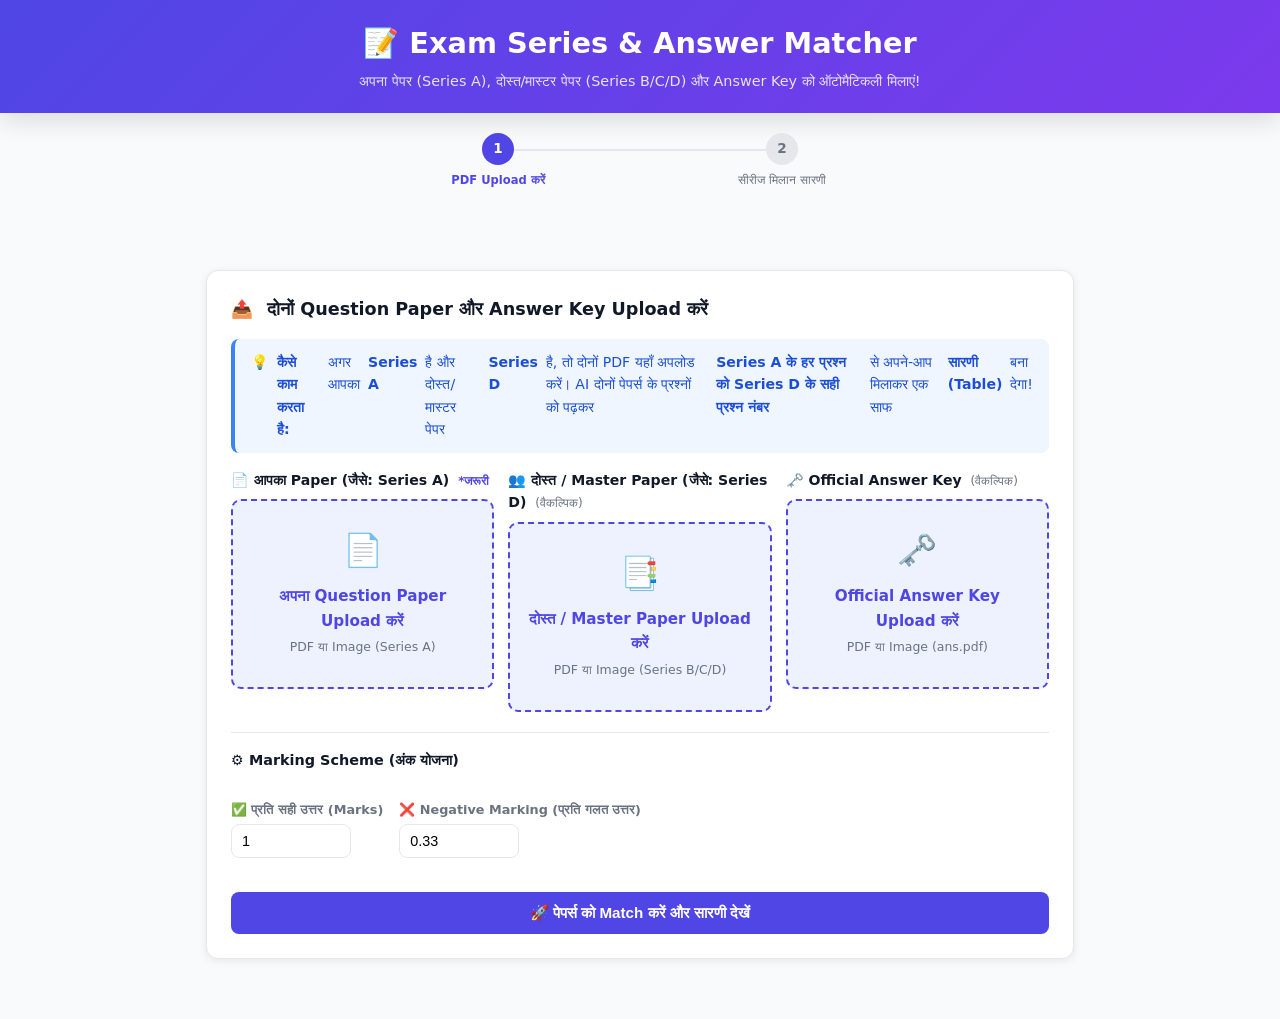
==== index.html @ 30120c55 "Add files via upload" ====
<!DOCTYPE html>
<html lang="hi">
<head>
  <meta charset="UTF-8" />
  <meta name="viewport" content="width=device-width, initial-scale=1.0" />
  <title>Exam Series & Answer Matcher | परीक्षा उत्तर व सीरीज मिलान</title>
  <link rel="stylesheet" href="style.css?v=2" />
  <link rel="icon" href="data:image/svg+xml,<svg xmlns='http://www.w3.org/2000/svg' viewBox='0 0 100 100'><text y='.9em' font-size='90'>📝</text></svg>">
</head>
<body>

<!-- ═══ Header ═══ -->
<header class="header">
  <h1>📝 Exam Series & Answer Matcher</h1>
  <p>अपना पेपर (Series A), दोस्त/मास्टर पेपर (Series B/C/D) और Answer Key को ऑटोमैटिकली मिलाएं!</p>
</header>

<!-- ═══ Step Indicator ═══ -->
<div class="steps-bar">
  <div class="step-item active" id="step-indicator-1">
    <div class="step-bubble">1</div>
    <div class="step-label">PDF Upload करें</div>
  </div>
  <div class="step-item" id="step-indicator-2">
    <div class="step-bubble">2</div>
    <div class="step-label">सीरीज मिलान सारणी</div>
  </div>
</div>

<!-- ═══ Global Loader ═══ -->
<div class="container">
  <div class="loader" id="global-loader">
    <div class="spinner"></div>
    <p>AI दोनों प्रश्न पत्रों को पढ़कर उनके प्रश्नों को पहचान रहा है…<br>
       <small>(कृपया कुछ सेकंड प्रतीक्षा करें...)</small></p>
  </div>
</div>

<!-- ══════════════════════════════════════════════════
     STEP 1 — Upload
     ══════════════════════════════════════════════════ -->
<div class="container" id="step-upload">

  <div class="card">
    <h2><span>📤</span> दोनों Question Paper और Answer Key Upload करें</h2>

    <div class="alert alert-info">
      💡 <strong>कैसे काम करता है:</strong>
      अगर आपका <strong>Series A</strong> है और दोस्त/मास्टर पेपर <strong>Series D</strong> है, तो दोनों PDF यहाँ अपलोड करें। AI दोनों पेपर्स के प्रश्नों को पढ़कर <strong>Series A के हर प्रश्न को Series D के सही प्रश्न नंबर</strong> से अपने-आप मिलाकर एक साफ <strong>सारणी (Table)</strong> बना देगा!
    </div>

    <div class="upload-grid-3">
      <!-- Paper A -->
      <div>
        <label class="box-title">
          📄 आपका Paper (जैसे: Series A) <span class="req">*जरूरी</span>
        </label>
        <div class="upload-zone" id="paper-a-zone">
          <input type="file" id="paper-a-input" accept=".pdf,.jpg,.jpeg,.png" />
          <div class="upload-icon">📄</div>
          <div class="upload-label">अपना Question Paper Upload करें</div>
          <div class="upload-hint">PDF या Image (Series A)</div>
          <div class="file-name"></div>
        </div>
      </div>

      <!-- Paper B (Friend / Master) -->
      <div>
        <label class="box-title">
          👥 दोस्त / Master Paper (जैसे: Series D) <span class="opt">(वैकल्पिक)</span>
        </label>
        <div class="upload-zone" id="paper-b-zone">
          <input type="file" id="paper-b-input" accept=".pdf,.jpg,.jpeg,.png" />
          <div class="upload-icon">📑</div>
          <div class="upload-label">दोस्त / Master Paper Upload करें</div>
          <div class="upload-hint">PDF या Image (Series B/C/D)</div>
          <div class="file-name"></div>
        </div>
      </div>

      <!-- Answer Key -->
      <div>
        <label class="box-title">
          🗝️ Official Answer Key <span class="opt">(वैकल्पिक)</span>
        </label>
        <div class="upload-zone" id="key-zone">
          <input type="file" id="key-input" accept=".pdf,.jpg,.jpeg,.png" />
          <div class="upload-icon">🗝️</div>
          <div class="upload-label">Official Answer Key Upload करें</div>
          <div class="upload-hint">PDF या Image (ans.pdf)</div>
          <div class="file-name"></div>
        </div>
      </div>
    </div>

    <!-- Marking Scheme -->
    <div style="margin-top:20px;padding-top:16px;border-top:1px solid var(--border)">
      <p style="font-weight:600;font-size:.9rem;margin-bottom:12px;">⚙️ Marking Scheme (अंक योजना)</p>
      <div class="settings-row">
        <div class="setting-group">
          <label for="marks-per-q">✅ प्रति सही उत्तर (Marks)</label>
          <input type="number" id="marks-per-q" value="1" min="0.25" step="0.25" />
        </div>
        <div class="setting-group">
          <label for="neg-marking">❌ Negative Marking (प्रति गलत उत्तर)</label>
          <input type="number" id="neg-marking" value="0.33" min="0" step="0.01" />
        </div>
      </div>
    </div>

    <div id="upload-error" style="margin-top:14px"></div>

    <button class="btn btn-primary btn-full mt-16" id="match-btn">
      🚀 पेपर्स को Match करें और सारणी देखें
    </button>
  </div>

</div><!-- /step-upload -->

<!-- ══════════════════════════════════════════════════
     STEP 2 — Results Table (सारणी)
     ══════════════════════════════════════════════════ -->
<div class="container" id="step-results" style="display:none;">

  <div class="card">
    <div class="results-toolbar">
      <div>
        <h2 style="margin-bottom:4px"><span>📊</span> Question Paper & Series Match सारणी</h2>
        <p style="font-size:.85rem;color:var(--text-muted)" id="summary-badge">कुल प्रश्न: 0</p>
      </div>
      <div style="display:flex;gap:8px">
        <button class="btn btn-outline" id="print-btn" style="padding:8px 14px;font-size:.85rem">
          🖨️ Print सारणी
        </button>
        <button class="btn btn-primary" id="restart-btn" style="padding:8px 14px;font-size:.85rem">
          🔄 नया Paper
        </button>
      </div>
    </div>

    <div class="alert alert-success" id="matched-status-alert">
      ✅ AI ने दोनों सीरीज के प्रश्नों को पहचानकर मिला दिया है। नीचे दी गई सारणी में आपके पेपर (Series A) और दोस्त के पेपर (Series D) के प्रश्न नंबर का मिलान देखें।
    </div>

    <div class="table-wrapper">
      <table id="main-results-table">
        <thead>
          <tr>
            <th style="width:100px;">आपका प्रश्न<br>(Series A)</th>
            <th>प्रश्न (Question Text - Hindi &amp; English)</th>
            <th style="width:130px;">दोस्त का प्रश्न<br>(Series D / Master)</th>
            <th style="width:100px;">सही उत्तर<br>(Answer Key)</th>
          </tr>
        </thead>
        <tbody id="results-table-body">
          <!-- Populated by JS -->
        </tbody>
      </table>
    </div>
  </div>

</div><!-- /step-results -->

<script src="app.js?v=2"></script>
</body>
</html>
---- style.css ----
/* ───── Reset & Base ───── */
*, *::before, *::after { box-sizing: border-box; margin: 0; padding: 0; }

:root {
  --primary: #4F46E5;
  --primary-hover: #4338CA;
  --primary-light: #EEF2FF;
  --success: #10B981;
  --success-bg: #D1FAE5;
  --error: #EF4444;
  --error-bg: #FEE2E2;
  --warning: #F59E0B;
  --warning-bg: #FEF3C7;
  --neutral: #6B7280;
  --neutral-bg: #F3F4F6;
  --bg: #F8FAFC;
  --card: #FFFFFF;
  --border: #E5E7EB;
  --text: #111827;
  --text-muted: #6B7280;
  --radius: 12px;
  --shadow: 0 2px 8px rgba(0,0,0,.08);
  --shadow-lg: 0 8px 24px rgba(0,0,0,.12);
}

body {
  font-family: 'Segoe UI', system-ui, -apple-system, sans-serif;
  background: var(--bg);
  color: var(--text);
  line-height: 1.6;
  min-height: 100vh;
}

/* ───── Header ───── */
.header {
  background: linear-gradient(135deg, #4F46E5 0%, #7C3AED 100%);
  color: white;
  padding: 20px 16px;
  text-align: center;
  box-shadow: var(--shadow-lg);
}
.header h1 { font-size: clamp(1.3rem, 4vw, 1.8rem); font-weight: 700; margin-bottom: 4px; }
.header p  { font-size: 0.9rem; opacity: 0.85; }

/* ───── Step Indicator ───── */
.steps-bar {
  display: flex;
  justify-content: center;
  align-items: center;
  gap: 0;
  padding: 20px 16px 0;
  max-width: 600px;
  margin: 0 auto;
}
.step-item {
  display: flex;
  flex-direction: column;
  align-items: center;
  flex: 1;
  position: relative;
}
.step-item:not(:last-child)::after {
  content: '';
  position: absolute;
  top: 16px;
  left: 50%;
  width: 100%;
  height: 2px;
  background: var(--border);
  z-index: 0;
}
.step-item.done:not(:last-child)::after { background: var(--primary); }
.step-bubble {
  width: 32px; height: 32px;
  border-radius: 50%;
  background: var(--border);
  color: var(--text-muted);
  display: flex; align-items: center; justify-content: center;
  font-weight: 700; font-size: 0.85rem;
  position: relative; z-index: 1;
  transition: all 0.3s;
}
.step-item.active .step-bubble { background: var(--primary); color: white; }
.step-item.done   .step-bubble { background: var(--success); color: white; }
.step-label { font-size: 0.72rem; color: var(--text-muted); margin-top: 6px; text-align: center; }
.step-item.active .step-label { color: var(--primary); font-weight: 600; }
.step-item.done   .step-label { color: var(--success); }

/* ───── Main Container ───── */
.container {
  max-width: 900px;
  margin: 0 auto;
  padding: 20px 16px 40px;
}

/* ───── Card ───── */
.card {
  background: var(--card);
  border-radius: var(--radius);
  box-shadow: var(--shadow);
  padding: 24px;
  margin-bottom: 20px;
  border: 1px solid var(--border);
}
.card h2 { font-size: 1.1rem; font-weight: 700; margin-bottom: 16px; color: var(--text); }
.card h2 span { margin-right: 8px; }

/* ───── Upload Zone ───── */
.upload-grid { display: grid; grid-template-columns: 1fr 1fr; gap: 16px; }
@media (max-width: 580px) { .upload-grid { grid-template-columns: 1fr; } }

.upload-grid-3 { display: grid; grid-template-columns: 1fr 1fr 1fr; gap: 14px; }
@media (max-width: 768px) { .upload-grid-3 { grid-template-columns: 1fr; } }

.box-title { display: block; font-weight: 600; margin-bottom: 8px; font-size: 0.88rem; }
.req { color: var(--primary); font-size: 0.75rem; font-weight: 700; margin-left: 4px; }
.opt { color: var(--text-muted); font-size: 0.75rem; font-weight: 400; margin-left: 4px; }

.upload-zone {
  border: 2px dashed var(--primary);
  border-radius: 10px;
  padding: 24px 16px;
  text-align: center;
  cursor: pointer;
  transition: all 0.2s;
  background: var(--primary-light);
  position: relative;
}
.upload-zone:hover, .upload-zone.drag-over {
  background: #E0E7FF;
  border-color: var(--primary-hover);
}
.upload-zone.has-file {
  background: #D1FAE5;
  border-color: var(--success);
  border-style: solid;
}
.upload-zone input[type=file] {
  position: absolute; inset: 0; opacity: 0; cursor: pointer; width: 100%; height: 100%;
}
.upload-icon { font-size: 2rem; margin-bottom: 8px; }
.upload-label { font-weight: 600; font-size: 0.95rem; color: var(--primary); }
.upload-hint  { font-size: 0.78rem; color: var(--text-muted); margin-top: 4px; }
.upload-zone.has-file .upload-label { color: var(--success); }
.file-name {
  font-size: 0.8rem; color: var(--success); margin-top: 6px;
  word-break: break-all; font-weight: 600;
}

/* ───── Settings Row ───── */
.settings-row {
  display: flex; flex-wrap: wrap; gap: 16px; align-items: flex-end;
  padding: 16px 0 4px;
}
.setting-group { display: flex; flex-direction: column; gap: 4px; }
.setting-group label { font-size: 0.8rem; font-weight: 600; color: var(--text-muted); }
.setting-group input {
  width: 120px; padding: 8px 10px; border: 1px solid var(--border);
  border-radius: 8px; font-size: 0.9rem; outline: none;
  transition: border-color 0.2s;
}
.setting-group input:focus { border-color: var(--primary); }

/* ───── Buttons ───── */
.btn {
  display: inline-flex; align-items: center; gap: 8px;
  padding: 12px 24px; border-radius: 8px; font-size: 0.95rem;
  font-weight: 600; cursor: pointer; border: none;
  transition: all 0.2s; text-decoration: none;
}
.btn-primary { background: var(--primary); color: white; }
.btn-primary:hover:not(:disabled) { background: var(--primary-hover); transform: translateY(-1px); box-shadow: var(--shadow); }
.btn-success { background: var(--success); color: white; }
.btn-success:hover:not(:disabled) { background: #059669; transform: translateY(-1px); box-shadow: var(--shadow); }
.btn-outline { background: transparent; color: var(--primary); border: 2px solid var(--primary); }
.btn-outline:hover { background: var(--primary-light); }
.btn:disabled { opacity: 0.5; cursor: not-allowed; transform: none !important; }
.btn-full { width: 100%; justify-content: center; }

/* ───── Loading ───── */
.loader {
  display: none; flex-direction: column; align-items: center;
  gap: 14px; padding: 32px; text-align: center;
}
.loader.show { display: flex; }
.spinner {
  width: 48px; height: 48px;
  border: 4px solid var(--border);
  border-top-color: var(--primary);
  border-radius: 50%;
  animation: spin 0.8s linear infinite;
}
@keyframes spin { to { transform: rotate(360deg); } }
.loader p { color: var(--text-muted); font-size: 0.9rem; }

/* ───── Alert/Notice ───── */
.alert {
  padding: 12px 16px; border-radius: 8px; font-size: 0.88rem;
  margin-bottom: 16px; display: flex; align-items: flex-start; gap: 8px;
}
.alert-info    { background: #EFF6FF; color: #1D4ED8; border-left: 4px solid #3B82F6; }
.alert-success { background: var(--success-bg); color: #065F46; border-left: 4px solid var(--success); }
.alert-warning { background: var(--warning-bg); color: #92400E; border-left: 4px solid var(--warning); }
.alert-error   { background: var(--error-bg); color: #991B1B; border-left: 4px solid var(--error); }

/* ───── Questions Form (Step 2) ───── */
#step-answers { display: none; }

.question-card {
  background: var(--card);
  border: 1px solid var(--border);
  border-radius: 10px;
  padding: 16px;
  margin-bottom: 12px;
  transition: border-color 0.2s;
}
.question-card:hover { border-color: var(--primary); }
.q-header {
  display: flex; gap: 10px; align-items: flex-start; margin-bottom: 12px;
}
.q-num {
  background: var(--primary); color: white;
  min-width: 32px; height: 32px;
  border-radius: 6px; display: flex; align-items: center;
  justify-content: center; font-weight: 700; font-size: 0.85rem;
  flex-shrink: 0;
}
.q-text { 
  font-size: 0.95rem; 
  font-weight: 500; 
  line-height: 1.6; 
  white-space: pre-line; 
  word-break: break-word;
}
.options-row {
  display: flex; flex-wrap: wrap; gap: 10px; margin-left: 42px; margin-top: 8px;
}
.opt-btn {
  padding: 8px 16px; border-radius: 8px; border: 2px solid var(--border);
  background: var(--card); cursor: pointer; font-size: 0.88rem;
  font-weight: 600; color: var(--text); transition: all 0.15s;
  display: inline-flex; align-items: center; gap: 8px;
  max-width: 100%;
}
.opt-btn:hover { border-color: var(--primary); background: var(--primary-light); color: var(--primary); }
.opt-btn.selected { background: var(--primary); color: white; border-color: var(--primary); }
.opt-label { font-weight: 800; }
.opt-text { 
  font-weight: 400; 
  font-size: 0.86rem; 
  white-space: normal; 
  word-break: break-word; 
  text-align: left;
}

.answers-toolbar {
  display: flex; justify-content: space-between; align-items: center;
  flex-wrap: wrap; gap: 12px; margin-bottom: 16px;
}
.answers-progress { font-size: 0.88rem; color: var(--text-muted); }
.answers-progress span { font-weight: 700; color: var(--primary); }

/* ───── Score Summary ───── */
#step-results { display: none; }

.score-card {
  background: linear-gradient(135deg, #4F46E5 0%, #7C3AED 100%);
  color: white; border-radius: var(--radius);
  padding: 28px; margin-bottom: 20px;
  text-align: center;
}
.score-big { font-size: clamp(2.5rem, 8vw, 4rem); font-weight: 800; line-height: 1; }
.score-max { font-size: 1rem; opacity: 0.75; margin-top: 4px; }
.score-pct { font-size: 1.3rem; font-weight: 700; margin-top: 8px; }

.score-pills {
  display: flex; gap: 12px; flex-wrap: wrap; justify-content: center; margin-top: 20px;
}
.score-pill {
  display: flex; flex-direction: column; align-items: center;
  background: rgba(255,255,255,0.15); border-radius: 10px;
  padding: 12px 20px; min-width: 90px;
}
.pill-num { font-size: 1.6rem; font-weight: 800; }
.pill-lbl { font-size: 0.75rem; opacity: 0.8; margin-top: 2px; }

/* ───── Results Table ───── */
.table-wrapper {
  overflow-x: auto;
  border-radius: 10px;
  border: 1px solid var(--border);
}
table { width: 100%; border-collapse: collapse; font-size: 0.88rem; }
thead { background: #F9FAFB; }
th {
  padding: 12px 14px; text-align: left; font-weight: 700;
  color: var(--text-muted); border-bottom: 1px solid var(--border);
  white-space: nowrap;
}
td {
  padding: 12px 14px; border-bottom: 1px solid var(--border);
  vertical-align: middle;
}
tr:last-child td { border-bottom: none; }
tr:hover td { background: #FAFAFA; }

.badge {
  display: inline-flex; align-items: center; gap: 4px;
  padding: 4px 10px; border-radius: 20px;
  font-size: 0.78rem; font-weight: 700;
}
.badge-correct    { background: var(--success-bg); color: #065F46; }
.badge-wrong      { background: var(--error-bg);   color: #991B1B; }
.badge-unattempted{ background: var(--neutral-bg);  color: var(--neutral); }
.badge-unknown    { background: var(--warning-bg);  color: #92400E; }

.answer-chip {
  display: inline-block;
  padding: 2px 10px; border-radius: 20px;
  font-weight: 700; font-size: 0.85rem;
}
.chip-correct { background: var(--success-bg); color: #065F46; }
.chip-wrong   { background: var(--error-bg);   color: #991B1B; }
.chip-neutral { background: var(--neutral-bg);  color: var(--neutral); }

.results-toolbar {
  display: flex; gap: 10px; flex-wrap: wrap;
  margin-bottom: 16px; align-items: center; justify-content: space-between;
}
.results-total { font-weight: 700; color: var(--text-muted); font-size: 0.9rem; }

/* ───── Question preview in table ───── */
.q-preview { max-width: 320px; white-space: pre-line; line-height: 1.5; word-break: break-word; }
.q-preview-full { display: none; }
.q-expand { background: none; border: none; color: var(--primary); cursor: pointer; font-size: 0.78rem; }

/* ───── Hidden utility ───── */
.hidden { display: none !important; }
.text-center { text-align: center; }
.mt-16 { margin-top: 16px; }
.gap-8  { gap: 8px; }

/* ───── Responsive tweaks ───── */
@media (max-width: 600px) {
  .card { padding: 16px; }
  .score-pill { min-width: 72px; padding: 10px 12px; }
  th, td { padding: 10px 10px; }
  .q-preview { max-width: 140px; }
  .opt-text { display: none; }
}
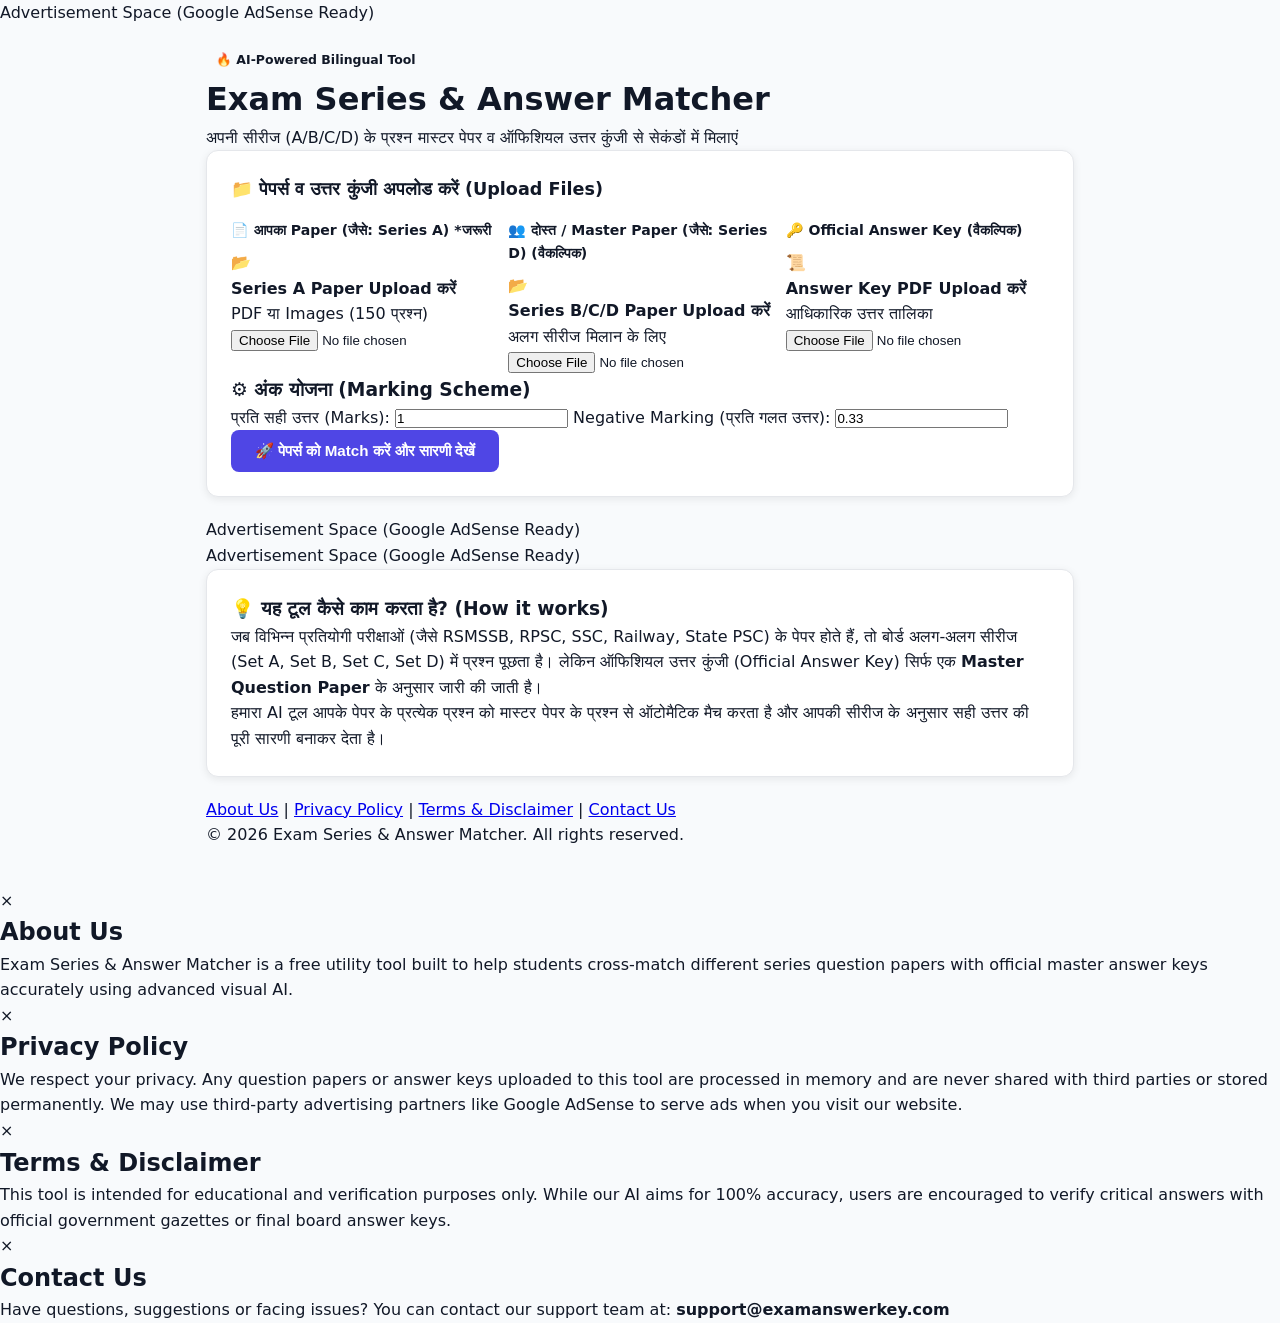
==== commit 3264aa54: "Update index.html" ====
--- a/index.html
+++ b/index.html
@@ -1,166 +1,253 @@
-<!DOCTYPE html>
-<html lang="hi">
-<head>
-  <meta charset="UTF-8" />
-  <meta name="viewport" content="width=device-width, initial-scale=1.0" />
-  <title>Exam Series & Answer Matcher | परीक्षा उत्तर व सीरीज मिलान</title>
-  <link rel="stylesheet" href="style.css?v=2" />
-  <link rel="icon" href="data:image/svg+xml,<svg xmlns='http://www.w3.org/2000/svg' viewBox='0 0 100 100'><text y='.9em' font-size='90'>📝</text></svg>">
-</head>
-<body>
-
-<!-- ═══ Header ═══ -->
-<header class="header">
-  <h1>📝 Exam Series & Answer Matcher</h1>
-  <p>अपना पेपर (Series A), दोस्त/मास्टर पेपर (Series B/C/D) और Answer Key को ऑटोमैटिकली मिलाएं!</p>
-</header>
-
-<!-- ═══ Step Indicator ═══ -->
-<div class="steps-bar">
-  <div class="step-item active" id="step-indicator-1">
-    <div class="step-bubble">1</div>
-    <div class="step-label">PDF Upload करें</div>
-  </div>
-  <div class="step-item" id="step-indicator-2">
-    <div class="step-bubble">2</div>
-    <div class="step-label">सीरीज मिलान सारणी</div>
-  </div>
-</div>
-
-<!-- ═══ Global Loader ═══ -->
-<div class="container">
-  <div class="loader" id="global-loader">
-    <div class="spinner"></div>
-    <p>AI दोनों प्रश्न पत्रों को पढ़कर उनके प्रश्नों को पहचान रहा है…<br>
-       <small>(कृपया कुछ सेकंड प्रतीक्षा करें...)</small></p>
-  </div>
-</div>
-
-<!-- ══════════════════════════════════════════════════
-     STEP 1 — Upload
-     ══════════════════════════════════════════════════ -->
-<div class="container" id="step-upload">
-
-  <div class="card">
-    <h2><span>📤</span> दोनों Question Paper और Answer Key Upload करें</h2>
-
-    <div class="alert alert-info">
-      💡 <strong>कैसे काम करता है:</strong>
-      अगर आपका <strong>Series A</strong> है और दोस्त/मास्टर पेपर <strong>Series D</strong> है, तो दोनों PDF यहाँ अपलोड करें। AI दोनों पेपर्स के प्रश्नों को पढ़कर <strong>Series A के हर प्रश्न को Series D के सही प्रश्न नंबर</strong> से अपने-आप मिलाकर एक साफ <strong>सारणी (Table)</strong> बना देगा!
-    </div>
-
-    <div class="upload-grid-3">
-      <!-- Paper A -->
-      <div>
-        <label class="box-title">
-          📄 आपका Paper (जैसे: Series A) <span class="req">*जरूरी</span>
-        </label>
-        <div class="upload-zone" id="paper-a-zone">
-          <input type="file" id="paper-a-input" accept=".pdf,.jpg,.jpeg,.png" />
-          <div class="upload-icon">📄</div>
-          <div class="upload-label">अपना Question Paper Upload करें</div>
-          <div class="upload-hint">PDF या Image (Series A)</div>
-          <div class="file-name"></div>
-        </div>
-      </div>
-
-      <!-- Paper B (Friend / Master) -->
-      <div>
-        <label class="box-title">
-          👥 दोस्त / Master Paper (जैसे: Series D) <span class="opt">(वैकल्पिक)</span>
-        </label>
-        <div class="upload-zone" id="paper-b-zone">
-          <input type="file" id="paper-b-input" accept=".pdf,.jpg,.jpeg,.png" />
-          <div class="upload-icon">📑</div>
-          <div class="upload-label">दोस्त / Master Paper Upload करें</div>
-          <div class="upload-hint">PDF या Image (Series B/C/D)</div>
-          <div class="file-name"></div>
-        </div>
-      </div>
-
-      <!-- Answer Key -->
-      <div>
-        <label class="box-title">
-          🗝️ Official Answer Key <span class="opt">(वैकल्पिक)</span>
-        </label>
-        <div class="upload-zone" id="key-zone">
-          <input type="file" id="key-input" accept=".pdf,.jpg,.jpeg,.png" />
-          <div class="upload-icon">🗝️</div>
-          <div class="upload-label">Official Answer Key Upload करें</div>
-          <div class="upload-hint">PDF या Image (ans.pdf)</div>
-          <div class="file-name"></div>
-        </div>
-      </div>
-    </div>
-
-    <!-- Marking Scheme -->
-    <div style="margin-top:20px;padding-top:16px;border-top:1px solid var(--border)">
-      <p style="font-weight:600;font-size:.9rem;margin-bottom:12px;">⚙️ Marking Scheme (अंक योजना)</p>
-      <div class="settings-row">
-        <div class="setting-group">
-          <label for="marks-per-q">✅ प्रति सही उत्तर (Marks)</label>
-          <input type="number" id="marks-per-q" value="1" min="0.25" step="0.25" />
-        </div>
-        <div class="setting-group">
-          <label for="neg-marking">❌ Negative Marking (प्रति गलत उत्तर)</label>
-          <input type="number" id="neg-marking" value="0.33" min="0" step="0.01" />
-        </div>
-      </div>
-    </div>
-
-    <div id="upload-error" style="margin-top:14px"></div>
-
-    <button class="btn btn-primary btn-full mt-16" id="match-btn">
-      🚀 पेपर्स को Match करें और सारणी देखें
-    </button>
-  </div>
-
-</div><!-- /step-upload -->
-
-<!-- ══════════════════════════════════════════════════
-     STEP 2 — Results Table (सारणी)
-     ══════════════════════════════════════════════════ -->
-<div class="container" id="step-results" style="display:none;">
-
-  <div class="card">
-    <div class="results-toolbar">
-      <div>
-        <h2 style="margin-bottom:4px"><span>📊</span> Question Paper & Series Match सारणी</h2>
-        <p style="font-size:.85rem;color:var(--text-muted)" id="summary-badge">कुल प्रश्न: 0</p>
-      </div>
-      <div style="display:flex;gap:8px">
-        <button class="btn btn-outline" id="print-btn" style="padding:8px 14px;font-size:.85rem">
-          🖨️ Print सारणी
-        </button>
-        <button class="btn btn-primary" id="restart-btn" style="padding:8px 14px;font-size:.85rem">
-          🔄 नया Paper
-        </button>
-      </div>
-    </div>
-
-    <div class="alert alert-success" id="matched-status-alert">
-      ✅ AI ने दोनों सीरीज के प्रश्नों को पहचानकर मिला दिया है। नीचे दी गई सारणी में आपके पेपर (Series A) और दोस्त के पेपर (Series D) के प्रश्न नंबर का मिलान देखें।
-    </div>
-
-    <div class="table-wrapper">
-      <table id="main-results-table">
-        <thead>
-          <tr>
-            <th style="width:100px;">आपका प्रश्न<br>(Series A)</th>
-            <th>प्रश्न (Question Text - Hindi &amp; English)</th>
-            <th style="width:130px;">दोस्त का प्रश्न<br>(Series D / Master)</th>
-            <th style="width:100px;">सही उत्तर<br>(Answer Key)</th>
-          </tr>
-        </thead>
-        <tbody id="results-table-body">
-          <!-- Populated by JS -->
-        </tbody>
-      </table>
-    </div>
-  </div>
-
-</div><!-- /step-results -->
-
-<script src="app.js?v=2"></script>
-</body>
+<!DOCTYPE html>
+<html lang="hi">
+<head>
+  <meta charset="UTF-8" />
+  <meta name="viewport" content="width=device-width, initial-scale=1.0" />
+  
+  <!-- SEO & Google Search Meta Tags -->
+  <title>Exam Series & Answer Key Matcher | परीक्षा सीरीज व उत्तर मिलान</title>
+  <meta name="description" content="Free Online Exam Answer Key & Paper Series Matcher. Match Series A, B, C, D question papers automatically with official answer keys. Supports bilingual Hindi & English exams." />
+  <meta name="keywords" content="Exam Answer Key Matcher, Paper Series Matcher, Series A to Series D match, RSMSSB Answer Key, SSC Answer Key, Rajasthan Exam Paper Matcher, MCQ Answer Key Matcher, Pariksha Answer Key" />
+  <meta name="author" content="Exam Series Matcher" />
+  <meta name="robots" content="index, follow" />
+  
+  <!-- Open Graph for Social Media Sharing (WhatsApp, Facebook) -->
+  <meta property="og:title" content="Exam Series & Answer Key Matcher" />
+  <meta property="og:description" content="Match different series (A, B, C, D) exam question papers and check marks automatically with AI." />
+  <meta property="og:type" content="website" />
+
+  <link rel="stylesheet" href="style.css?v=3" />
+  <link rel="preconnect" href="https://fonts.googleapis.com">
+  <link rel="preconnect" href="https://fonts.gstatic.com" crossorigin>
+  <link href="https://fonts.googleapis.com/css2?family=Inter:wght@400;500;600;700&family=Noto+Sans+Devanagari:wght@400;600;700&display=swap" rel="stylesheet">
+</head>
+<body>
+
+  <!-- Top Ad Banner Placeholder -->
+  <div class="ad-container top-ad">
+    <div class="ad-placeholder">
+      <span>Advertisement Space (Google AdSense Ready)</span>
+    </div>
+  </div>
+
+  <div class="container">
+    <!-- Header -->
+    <header class="app-header">
+      <div class="badge">🔥 AI-Powered Bilingual Tool</div>
+      <h1>Exam Series & Answer Matcher</h1>
+      <p class="subtitle">अपनी सीरीज (A/B/C/D) के प्रश्न मास्टर पेपर व ऑफिशियल उत्तर कुंजी से सेकंडों में मिलाएं</p>
+    </header>
+
+    <!-- Upload Section -->
+    <section class="card upload-section">
+      <h2>📁 पेपर्स व उत्तर कुंजी अपलोड करें (Upload Files)</h2>
+      
+      <div class="upload-grid-3">
+        <!-- Box 1: Series A / User's Paper -->
+        <div class="upload-box-wrapper">
+          <div class="box-title">
+            <span class="box-icon">📄</span> 
+            <strong>आपका Paper (जैसे: Series A)</strong>
+            <span class="badge-req">*जरूरी</span>
+          </div>
+          <div class="drop-zone" id="drop-zone-a">
+            <div class="drop-content">
+              <span class="icon">📂</span>
+              <p><strong>Series A Paper Upload करें</strong></p>
+              <span class="subtext">PDF या Images (150 प्रश्न)</span>
+            </div>
+            <input type="file" id="file-a" accept=".pdf,image/*" />
+            <div class="file-info" id="file-info-a" style="display:none;"></div>
+          </div>
+        </div>
+
+        <!-- Box 2: Series D / Master Paper -->
+        <div class="upload-box-wrapper">
+          <div class="box-title">
+            <span class="box-icon">👥</span> 
+            <strong>दोस्त / Master Paper (जैसे: Series D)</strong>
+            <span class="badge-opt">(वैकल्पिक)</span>
+          </div>
+          <div class="drop-zone" id="drop-zone-b">
+            <div class="drop-content">
+              <span class="icon">📂</span>
+              <p><strong>Series B/C/D Paper Upload करें</strong></p>
+              <span class="subtext">अलग सीरीज मिलान के लिए</span>
+            </div>
+            <input type="file" id="file-b" accept=".pdf,image/*" />
+            <div class="file-info" id="file-info-b" style="display:none;"></div>
+          </div>
+        </div>
+
+        <!-- Box 3: Official Answer Key -->
+        <div class="upload-box-wrapper">
+          <div class="box-title">
+            <span class="box-icon">🔑</span> 
+            <strong>Official Answer Key</strong>
+            <span class="badge-opt">(वैकल्पिक)</span>
+          </div>
+          <div class="drop-zone" id="drop-zone-key">
+            <div class="drop-content">
+              <span class="icon">📜</span>
+              <p><strong>Answer Key PDF Upload करें</strong></p>
+              <span class="subtext">आधिकारिक उत्तर तालिका</span>
+            </div>
+            <input type="file" id="file-key" accept=".pdf,image/*" />
+            <div class="file-info" id="file-info-key" style="display:none;"></div>
+          </div>
+        </div>
+      </div>
+
+      <!-- Marking Scheme Config -->
+      <div class="scheme-section">
+        <h3>⚙️ अंक योजना (Marking Scheme)</h3>
+        <div class="scheme-inputs">
+          <label>
+            <span>प्रति सही उत्तर (Marks):</span>
+            <input type="number" id="marks-per-q" value="1" step="0.25" min="0" />
+          </label>
+          <label>
+            <span>Negative Marking (प्रति गलत उत्तर):</span>
+            <input type="number" id="neg-marks" value="0.33" step="0.01" min="0" />
+          </label>
+        </div>
+      </div>
+
+      <div class="action-row">
+        <button id="match-btn" class="btn btn-primary btn-large">
+          🚀 पेपर्स को Match करें और सारणी देखें
+        </button>
+      </div>
+
+      <!-- Loading / Status Box -->
+      <div id="status-card" class="status-card" style="display:none;">
+        <div class="spinner"></div>
+        <div class="status-text">
+          <h4 id="status-title">प्रोसेसिंग चालू है...</h4>
+          <p id="status-desc">AI द्वारा दोनों पेपर्स के प्रश्नों का मिलान किया जा रहा है। कृपया प्रतीक्षा करें...</p>
+        </div>
+      </div>
+
+      <div id="error-box" class="error-box" style="display:none;"></div>
+    </section>
+
+    <!-- Mid Content Ad Placeholder -->
+    <div class="ad-container mid-ad">
+      <div class="ad-placeholder">
+        <span>Advertisement Space (Google AdSense Ready)</span>
+      </div>
+    </div>
+
+    <!-- Results Section -->
+    <section id="results-section" class="card results-section" style="display:none;">
+      <div class="results-header">
+        <h2>📊 मिलान परिणाम सारणी (Matching Result)</h2>
+        <div class="results-actions">
+          <button id="download-csv-btn" class="btn btn-secondary">📥 Download Excel/CSV</button>
+          <button id="print-btn" class="btn btn-secondary">🖨️ Print Result</button>
+        </div>
+      </div>
+
+      <!-- Summary Stats -->
+      <div class="stats-grid">
+        <div class="stat-card">
+          <span class="stat-label">कुल प्रश्न (Total Questions)</span>
+          <span class="stat-val" id="stat-total">0</span>
+        </div>
+        <div class="stat-card stat-highlight">
+          <span class="stat-label">सीरीज मिलान (Matched)</span>
+          <span class="stat-val" id="stat-matched">0</span>
+        </div>
+        <div class="stat-card">
+          <span class="stat-label">Answer Key Available</span>
+          <span class="stat-val" id="stat-key">No</span>
+        </div>
+      </div>
+
+      <!-- Comparison Table -->
+      <div class="table-responsive">
+        <table class="match-table" id="match-table">
+          <thead>
+            <tr>
+              <th style="width: 10%;">Series A Q.No</th>
+              <th style="width: 50%;">प्रश्न व विकल्प (Question & Options)</th>
+              <th style="width: 15%;">Series D / Matched Q.No</th>
+              <th style="width: 15%;">सही उत्तर (Answer)</th>
+              <th style="width: 10%;">Status</th>
+            </tr>
+          </thead>
+          <tbody id="match-table-body">
+            <!-- Dynamic Rows -->
+          </tbody>
+        </table>
+      </div>
+    </section>
+
+    <!-- Bottom Ad Banner Placeholder -->
+    <div class="ad-container bottom-ad">
+      <div class="ad-placeholder">
+        <span>Advertisement Space (Google AdSense Ready)</span>
+      </div>
+    </div>
+
+    <!-- Informational SEO Content Section -->
+    <section class="card seo-info-section">
+      <h3>💡 यह टूल कैसे काम करता है? (How it works)</h3>
+      <p>जब विभिन्न प्रतियोगी परीक्षाओं (जैसे RSMSSB, RPSC, SSC, Railway, State PSC) के पेपर होते हैं, तो बोर्ड अलग-अलग सीरीज (Set A, Set B, Set C, Set D) में प्रश्न पूछता है। लेकिन ऑफिशियल उत्तर कुंजी (Official Answer Key) सिर्फ एक <strong>Master Question Paper</strong> के अनुसार जारी की जाती है।</p>
+      <p>हमारा AI टूल आपके पेपर के प्रत्येक प्रश्न को मास्टर पेपर के प्रश्न से ऑटोमैटिक मैच करता है और आपकी सीरीज के अनुसार सही उत्तर की पूरी सारणी बनाकर देता है।</p>
+    </section>
+
+    <!-- Mandatory Footer for Google AdSense Approval -->
+    <footer class="app-footer">
+      <div class="footer-links">
+        <a href="#about-modal" onclick="openModal('about-modal')">About Us</a> | 
+        <a href="#privacy-modal" onclick="openModal('privacy-modal')">Privacy Policy</a> | 
+        <a href="#terms-modal" onclick="openModal('terms-modal')">Terms & Disclaimer</a> | 
+        <a href="#contact-modal" onclick="openModal('contact-modal')">Contact Us</a>
+      </div>
+      <p class="copyright">© 2026 Exam Series & Answer Matcher. All rights reserved.</p>
+    </footer>
+
+  </div>
+
+  <!-- MODALS FOR ADSENSE COMPLIANCE -->
+  <div id="about-modal" class="modal">
+    <div class="modal-content">
+      <span class="close" onclick="closeModal('about-modal')">&times;</span>
+      <h2>About Us</h2>
+      <p>Exam Series & Answer Matcher is a free utility tool built to help students cross-match different series question papers with official master answer keys accurately using advanced visual AI.</p>
+    </div>
+  </div>
+
+  <div id="privacy-modal" class="modal">
+    <div class="modal-content">
+      <span class="close" onclick="closeModal('privacy-modal')">&times;</span>
+      <h2>Privacy Policy</h2>
+      <p>We respect your privacy. Any question papers or answer keys uploaded to this tool are processed in memory and are never shared with third parties or stored permanently. We may use third-party advertising partners like Google AdSense to serve ads when you visit our website.</p>
+    </div>
+  </div>
+
+  <div id="terms-modal" class="modal">
+    <div class="modal-content">
+      <span class="close" onclick="closeModal('terms-modal')">&times;</span>
+      <h2>Terms & Disclaimer</h2>
+      <p>This tool is intended for educational and verification purposes only. While our AI aims for 100% accuracy, users are encouraged to verify critical answers with official government gazettes or final board answer keys.</p>
+    </div>
+  </div>
+
+  <div id="contact-modal" class="modal">
+    <div class="modal-content">
+      <span class="close" onclick="closeModal('contact-modal')">&times;</span>
+      <h2>Contact Us</h2>
+      <p>Have questions, suggestions or facing issues? You can contact our support team at: <strong>support@examanswerkey.com</strong></p>
+    </div>
+  </div>
+
+  <script src="app.js?v=3"></script>
+  <script>
+    function openModal(id) { document.getElementById(id).style.display = 'block'; }
+    function closeModal(id) { document.getElementById(id).style.display = 'none'; }
+    window.onclick = function(e) { if (e.target.classList.contains('modal')) e.target.style.display = 'none'; }
+  </script>
+</body>
 </html>
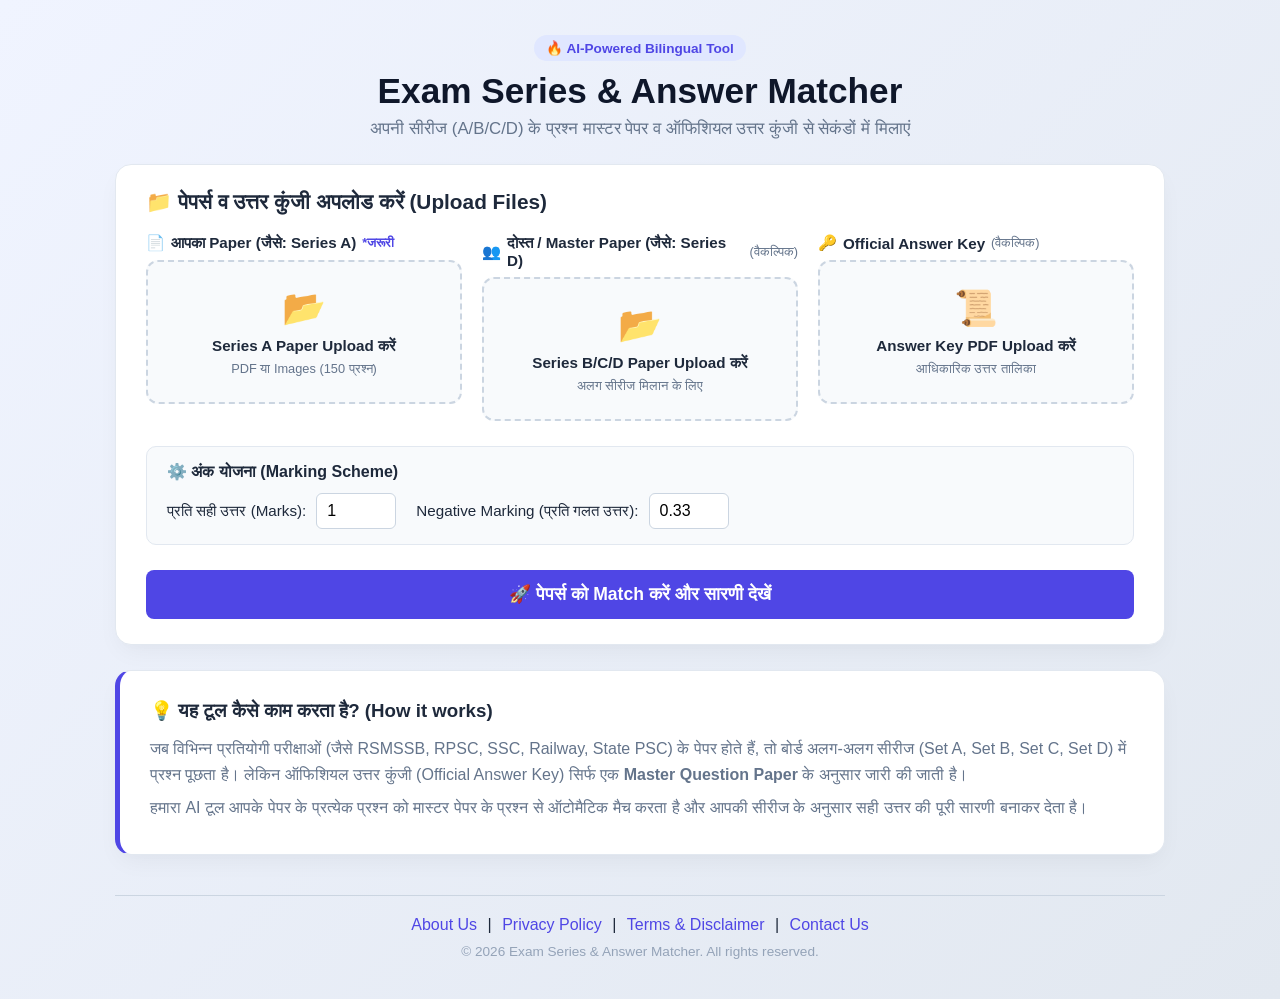
==== commit 57fa075f: "Update index.html" ====
--- a/index.html
+++ b/index.html
@@ -16,18 +16,17 @@
   <meta property="og:description" content="Match different series (A, B, C, D) exam question papers and check marks automatically with AI." />
   <meta property="og:type" content="website" />
 
-  <link rel="stylesheet" href="style.css?v=3" />
+  <link rel="stylesheet" href="style.css?v=4" />
   <link rel="preconnect" href="https://fonts.googleapis.com">
   <link rel="preconnect" href="https://fonts.gstatic.com" crossorigin>
   <link href="https://fonts.googleapis.com/css2?family=Inter:wght@400;500;600;700&family=Noto+Sans+Devanagari:wght@400;600;700&display=swap" rel="stylesheet">
 </head>
 <body>
 
-  <!-- Top Ad Banner Placeholder -->
+  <!-- Top Ad Banner (Adsterra Native Ad) -->
   <div class="ad-container top-ad">
-    <div class="ad-placeholder">
-      <span>Advertisement Space (Google AdSense Ready)</span>
-    </div>
+    <script async="async" data-cfasync="false" src="https://pl31380733.profitableratecpmnetwork.com/6cc59ef087951f528be1c47a3ea89db9/invoke.js"></script>
+    <div id="container-6cc59ef087951f528be1c47a3ea89db9"></div>
   </div>
 
   <div class="container">
@@ -130,13 +129,6 @@
 
       <div id="error-box" class="error-box" style="display:none;"></div>
     </section>
-
-    <!-- Mid Content Ad Placeholder -->
-    <div class="ad-container mid-ad">
-      <div class="ad-placeholder">
-        <span>Advertisement Space (Google AdSense Ready)</span>
-      </div>
-    </div>
 
     <!-- Results Section -->
     <section id="results-section" class="card results-section" style="display:none;">
@@ -183,11 +175,9 @@
       </div>
     </section>
 
-    <!-- Bottom Ad Banner Placeholder -->
-    <div class="ad-container bottom-ad">
-      <div class="ad-placeholder">
-        <span>Advertisement Space (Google AdSense Ready)</span>
-      </div>
+    <!-- Bottom Ad (Adsterra Native Ad) -->
+    <div class="ad-container bottom-ad" style="margin-top: 25px;">
+      <div id="container-6cc59ef087951f528be1c47a3ea89db9-bottom"></div>
     </div>
 
     <!-- Informational SEO Content Section -->
@@ -197,7 +187,7 @@
       <p>हमारा AI टूल आपके पेपर के प्रत्येक प्रश्न को मास्टर पेपर के प्रश्न से ऑटोमैटिक मैच करता है और आपकी सीरीज के अनुसार सही उत्तर की पूरी सारणी बनाकर देता है।</p>
     </section>
 
-    <!-- Mandatory Footer for Google AdSense Approval -->
+    <!-- Mandatory Footer -->
     <footer class="app-footer">
       <div class="footer-links">
         <a href="#about-modal" onclick="openModal('about-modal')">About Us</a> | 
@@ -210,7 +200,7 @@
 
   </div>
 
-  <!-- MODALS FOR ADSENSE COMPLIANCE -->
+  <!-- MODALS FOR COMPLIANCE -->
   <div id="about-modal" class="modal">
     <div class="modal-content">
       <span class="close" onclick="closeModal('about-modal')">&times;</span>
@@ -223,7 +213,7 @@
     <div class="modal-content">
       <span class="close" onclick="closeModal('privacy-modal')">&times;</span>
       <h2>Privacy Policy</h2>
-      <p>We respect your privacy. Any question papers or answer keys uploaded to this tool are processed in memory and are never shared with third parties or stored permanently. We may use third-party advertising partners like Google AdSense to serve ads when you visit our website.</p>
+      <p>We respect your privacy. Any question papers or answer keys uploaded to this tool are processed in memory and are never shared with third parties or stored permanently. We may use third-party advertising partners like Adsterra to serve ads when you visit our website.</p>
     </div>
   </div>
 
@@ -239,11 +229,11 @@
     <div class="modal-content">
       <span class="close" onclick="closeModal('contact-modal')">&times;</span>
       <h2>Contact Us</h2>
-      <p>Have questions, suggestions or facing issues? You can contact our support team at: <strong>support@examanswerkey.com</strong></p>
-    </div>
-  </div>
-
-  <script src="app.js?v=3"></script>
+      <p>Have questions, suggestions or facing issues? You can contact our support team at: <strong>mahakaldls97@gmail.com</strong></p>
+    </div>
+  </div>
+
+  <script src="app.js?v=4"></script>
   <script>
     function openModal(id) { document.getElementById(id).style.display = 'block'; }
     function closeModal(id) { document.getElementById(id).style.display = 'none'; }
--- a/style.css
+++ b/style.css
@@ -1,350 +1,469 @@
-/* ───── Reset & Base ───── */
-*, *::before, *::after { box-sizing: border-box; margin: 0; padding: 0; }
-
-:root {
-  --primary: #4F46E5;
-  --primary-hover: #4338CA;
-  --primary-light: #EEF2FF;
-  --success: #10B981;
-  --success-bg: #D1FAE5;
-  --error: #EF4444;
-  --error-bg: #FEE2E2;
-  --warning: #F59E0B;
-  --warning-bg: #FEF3C7;
-  --neutral: #6B7280;
-  --neutral-bg: #F3F4F6;
-  --bg: #F8FAFC;
-  --card: #FFFFFF;
-  --border: #E5E7EB;
-  --text: #111827;
-  --text-muted: #6B7280;
-  --radius: 12px;
-  --shadow: 0 2px 8px rgba(0,0,0,.08);
-  --shadow-lg: 0 8px 24px rgba(0,0,0,.12);
-}
-
-body {
-  font-family: 'Segoe UI', system-ui, -apple-system, sans-serif;
-  background: var(--bg);
-  color: var(--text);
-  line-height: 1.6;
-  min-height: 100vh;
-}
-
-/* ───── Header ───── */
-.header {
-  background: linear-gradient(135deg, #4F46E5 0%, #7C3AED 100%);
-  color: white;
-  padding: 20px 16px;
-  text-align: center;
-  box-shadow: var(--shadow-lg);
-}
-.header h1 { font-size: clamp(1.3rem, 4vw, 1.8rem); font-weight: 700; margin-bottom: 4px; }
-.header p  { font-size: 0.9rem; opacity: 0.85; }
-
-/* ───── Step Indicator ───── */
-.steps-bar {
-  display: flex;
-  justify-content: center;
-  align-items: center;
-  gap: 0;
-  padding: 20px 16px 0;
-  max-width: 600px;
-  margin: 0 auto;
-}
-.step-item {
-  display: flex;
-  flex-direction: column;
-  align-items: center;
-  flex: 1;
-  position: relative;
-}
-.step-item:not(:last-child)::after {
-  content: '';
-  position: absolute;
-  top: 16px;
-  left: 50%;
-  width: 100%;
-  height: 2px;
-  background: var(--border);
-  z-index: 0;
-}
-.step-item.done:not(:last-child)::after { background: var(--primary); }
-.step-bubble {
-  width: 32px; height: 32px;
-  border-radius: 50%;
-  background: var(--border);
-  color: var(--text-muted);
-  display: flex; align-items: center; justify-content: center;
-  font-weight: 700; font-size: 0.85rem;
-  position: relative; z-index: 1;
-  transition: all 0.3s;
-}
-.step-item.active .step-bubble { background: var(--primary); color: white; }
-.step-item.done   .step-bubble { background: var(--success); color: white; }
-.step-label { font-size: 0.72rem; color: var(--text-muted); margin-top: 6px; text-align: center; }
-.step-item.active .step-label { color: var(--primary); font-weight: 600; }
-.step-item.done   .step-label { color: var(--success); }
-
-/* ───── Main Container ───── */
-.container {
-  max-width: 900px;
-  margin: 0 auto;
-  padding: 20px 16px 40px;
-}
-
-/* ───── Card ───── */
-.card {
-  background: var(--card);
-  border-radius: var(--radius);
-  box-shadow: var(--shadow);
-  padding: 24px;
-  margin-bottom: 20px;
-  border: 1px solid var(--border);
-}
-.card h2 { font-size: 1.1rem; font-weight: 700; margin-bottom: 16px; color: var(--text); }
-.card h2 span { margin-right: 8px; }
-
-/* ───── Upload Zone ───── */
-.upload-grid { display: grid; grid-template-columns: 1fr 1fr; gap: 16px; }
-@media (max-width: 580px) { .upload-grid { grid-template-columns: 1fr; } }
-
-.upload-grid-3 { display: grid; grid-template-columns: 1fr 1fr 1fr; gap: 14px; }
-@media (max-width: 768px) { .upload-grid-3 { grid-template-columns: 1fr; } }
-
-.box-title { display: block; font-weight: 600; margin-bottom: 8px; font-size: 0.88rem; }
-.req { color: var(--primary); font-size: 0.75rem; font-weight: 700; margin-left: 4px; }
-.opt { color: var(--text-muted); font-size: 0.75rem; font-weight: 400; margin-left: 4px; }
-
-.upload-zone {
-  border: 2px dashed var(--primary);
-  border-radius: 10px;
-  padding: 24px 16px;
-  text-align: center;
-  cursor: pointer;
-  transition: all 0.2s;
-  background: var(--primary-light);
-  position: relative;
-}
-.upload-zone:hover, .upload-zone.drag-over {
-  background: #E0E7FF;
-  border-color: var(--primary-hover);
-}
-.upload-zone.has-file {
-  background: #D1FAE5;
-  border-color: var(--success);
-  border-style: solid;
-}
-.upload-zone input[type=file] {
-  position: absolute; inset: 0; opacity: 0; cursor: pointer; width: 100%; height: 100%;
-}
-.upload-icon { font-size: 2rem; margin-bottom: 8px; }
-.upload-label { font-weight: 600; font-size: 0.95rem; color: var(--primary); }
-.upload-hint  { font-size: 0.78rem; color: var(--text-muted); margin-top: 4px; }
-.upload-zone.has-file .upload-label { color: var(--success); }
-.file-name {
-  font-size: 0.8rem; color: var(--success); margin-top: 6px;
-  word-break: break-all; font-weight: 600;
-}
-
-/* ───── Settings Row ───── */
-.settings-row {
-  display: flex; flex-wrap: wrap; gap: 16px; align-items: flex-end;
-  padding: 16px 0 4px;
-}
-.setting-group { display: flex; flex-direction: column; gap: 4px; }
-.setting-group label { font-size: 0.8rem; font-weight: 600; color: var(--text-muted); }
-.setting-group input {
-  width: 120px; padding: 8px 10px; border: 1px solid var(--border);
-  border-radius: 8px; font-size: 0.9rem; outline: none;
-  transition: border-color 0.2s;
-}
-.setting-group input:focus { border-color: var(--primary); }
-
-/* ───── Buttons ───── */
-.btn {
-  display: inline-flex; align-items: center; gap: 8px;
-  padding: 12px 24px; border-radius: 8px; font-size: 0.95rem;
-  font-weight: 600; cursor: pointer; border: none;
-  transition: all 0.2s; text-decoration: none;
-}
-.btn-primary { background: var(--primary); color: white; }
-.btn-primary:hover:not(:disabled) { background: var(--primary-hover); transform: translateY(-1px); box-shadow: var(--shadow); }
-.btn-success { background: var(--success); color: white; }
-.btn-success:hover:not(:disabled) { background: #059669; transform: translateY(-1px); box-shadow: var(--shadow); }
-.btn-outline { background: transparent; color: var(--primary); border: 2px solid var(--primary); }
-.btn-outline:hover { background: var(--primary-light); }
-.btn:disabled { opacity: 0.5; cursor: not-allowed; transform: none !important; }
-.btn-full { width: 100%; justify-content: center; }
-
-/* ───── Loading ───── */
-.loader {
-  display: none; flex-direction: column; align-items: center;
-  gap: 14px; padding: 32px; text-align: center;
-}
-.loader.show { display: flex; }
-.spinner {
-  width: 48px; height: 48px;
-  border: 4px solid var(--border);
-  border-top-color: var(--primary);
-  border-radius: 50%;
-  animation: spin 0.8s linear infinite;
-}
-@keyframes spin { to { transform: rotate(360deg); } }
-.loader p { color: var(--text-muted); font-size: 0.9rem; }
-
-/* ───── Alert/Notice ───── */
-.alert {
-  padding: 12px 16px; border-radius: 8px; font-size: 0.88rem;
-  margin-bottom: 16px; display: flex; align-items: flex-start; gap: 8px;
-}
-.alert-info    { background: #EFF6FF; color: #1D4ED8; border-left: 4px solid #3B82F6; }
-.alert-success { background: var(--success-bg); color: #065F46; border-left: 4px solid var(--success); }
-.alert-warning { background: var(--warning-bg); color: #92400E; border-left: 4px solid var(--warning); }
-.alert-error   { background: var(--error-bg); color: #991B1B; border-left: 4px solid var(--error); }
-
-/* ───── Questions Form (Step 2) ───── */
-#step-answers { display: none; }
-
-.question-card {
-  background: var(--card);
-  border: 1px solid var(--border);
-  border-radius: 10px;
-  padding: 16px;
-  margin-bottom: 12px;
-  transition: border-color 0.2s;
-}
-.question-card:hover { border-color: var(--primary); }
-.q-header {
-  display: flex; gap: 10px; align-items: flex-start; margin-bottom: 12px;
-}
-.q-num {
-  background: var(--primary); color: white;
-  min-width: 32px; height: 32px;
-  border-radius: 6px; display: flex; align-items: center;
-  justify-content: center; font-weight: 700; font-size: 0.85rem;
-  flex-shrink: 0;
-}
-.q-text { 
-  font-size: 0.95rem; 
-  font-weight: 500; 
-  line-height: 1.6; 
-  white-space: pre-line; 
-  word-break: break-word;
-}
-.options-row {
-  display: flex; flex-wrap: wrap; gap: 10px; margin-left: 42px; margin-top: 8px;
-}
-.opt-btn {
-  padding: 8px 16px; border-radius: 8px; border: 2px solid var(--border);
-  background: var(--card); cursor: pointer; font-size: 0.88rem;
-  font-weight: 600; color: var(--text); transition: all 0.15s;
-  display: inline-flex; align-items: center; gap: 8px;
-  max-width: 100%;
-}
-.opt-btn:hover { border-color: var(--primary); background: var(--primary-light); color: var(--primary); }
-.opt-btn.selected { background: var(--primary); color: white; border-color: var(--primary); }
-.opt-label { font-weight: 800; }
-.opt-text { 
-  font-weight: 400; 
-  font-size: 0.86rem; 
-  white-space: normal; 
-  word-break: break-word; 
-  text-align: left;
-}
-
-.answers-toolbar {
-  display: flex; justify-content: space-between; align-items: center;
-  flex-wrap: wrap; gap: 12px; margin-bottom: 16px;
-}
-.answers-progress { font-size: 0.88rem; color: var(--text-muted); }
-.answers-progress span { font-weight: 700; color: var(--primary); }
-
-/* ───── Score Summary ───── */
-#step-results { display: none; }
-
-.score-card {
-  background: linear-gradient(135deg, #4F46E5 0%, #7C3AED 100%);
-  color: white; border-radius: var(--radius);
-  padding: 28px; margin-bottom: 20px;
-  text-align: center;
-}
-.score-big { font-size: clamp(2.5rem, 8vw, 4rem); font-weight: 800; line-height: 1; }
-.score-max { font-size: 1rem; opacity: 0.75; margin-top: 4px; }
-.score-pct { font-size: 1.3rem; font-weight: 700; margin-top: 8px; }
-
-.score-pills {
-  display: flex; gap: 12px; flex-wrap: wrap; justify-content: center; margin-top: 20px;
-}
-.score-pill {
-  display: flex; flex-direction: column; align-items: center;
-  background: rgba(255,255,255,0.15); border-radius: 10px;
-  padding: 12px 20px; min-width: 90px;
-}
-.pill-num { font-size: 1.6rem; font-weight: 800; }
-.pill-lbl { font-size: 0.75rem; opacity: 0.8; margin-top: 2px; }
-
-/* ───── Results Table ───── */
-.table-wrapper {
-  overflow-x: auto;
-  border-radius: 10px;
-  border: 1px solid var(--border);
-}
-table { width: 100%; border-collapse: collapse; font-size: 0.88rem; }
-thead { background: #F9FAFB; }
-th {
-  padding: 12px 14px; text-align: left; font-weight: 700;
-  color: var(--text-muted); border-bottom: 1px solid var(--border);
-  white-space: nowrap;
-}
-td {
-  padding: 12px 14px; border-bottom: 1px solid var(--border);
-  vertical-align: middle;
-}
-tr:last-child td { border-bottom: none; }
-tr:hover td { background: #FAFAFA; }
-
-.badge {
-  display: inline-flex; align-items: center; gap: 4px;
-  padding: 4px 10px; border-radius: 20px;
-  font-size: 0.78rem; font-weight: 700;
-}
-.badge-correct    { background: var(--success-bg); color: #065F46; }
-.badge-wrong      { background: var(--error-bg);   color: #991B1B; }
-.badge-unattempted{ background: var(--neutral-bg);  color: var(--neutral); }
-.badge-unknown    { background: var(--warning-bg);  color: #92400E; }
-
-.answer-chip {
-  display: inline-block;
-  padding: 2px 10px; border-radius: 20px;
-  font-weight: 700; font-size: 0.85rem;
-}
-.chip-correct { background: var(--success-bg); color: #065F46; }
-.chip-wrong   { background: var(--error-bg);   color: #991B1B; }
-.chip-neutral { background: var(--neutral-bg);  color: var(--neutral); }
-
-.results-toolbar {
-  display: flex; gap: 10px; flex-wrap: wrap;
-  margin-bottom: 16px; align-items: center; justify-content: space-between;
-}
-.results-total { font-weight: 700; color: var(--text-muted); font-size: 0.9rem; }
-
-/* ───── Question preview in table ───── */
-.q-preview { max-width: 320px; white-space: pre-line; line-height: 1.5; word-break: break-word; }
-.q-preview-full { display: none; }
-.q-expand { background: none; border: none; color: var(--primary); cursor: pointer; font-size: 0.78rem; }
-
-/* ───── Hidden utility ───── */
-.hidden { display: none !important; }
-.text-center { text-align: center; }
-.mt-16 { margin-top: 16px; }
-.gap-8  { gap: 8px; }
-
-/* ───── Responsive tweaks ───── */
-@media (max-width: 600px) {
-  .card { padding: 16px; }
-  .score-pill { min-width: 72px; padding: 10px 12px; }
-  th, td { padding: 10px 10px; }
-  .q-preview { max-width: 140px; }
-  .opt-text { display: none; }
-}
+:root {
+  --primary: #4f46e5;
+  --primary-hover: #4338ca;
+  --bg-gradient: linear-gradient(135deg, #f0f4ff 0%, #e2e8f0 100%);
+  --card-bg: #ffffff;
+  --text-main: #1e293b;
+  --text-muted: #64748b;
+  --border-color: #e2e8f0;
+  --success: #10b981;
+  --danger: #ef4444;
+}
+
+* {
+  box-sizing: border-box;
+  margin: 0;
+  padding: 0;
+}
+
+body {
+  font-family: 'Inter', 'Noto Sans Devanagari', -apple-system, sans-serif;
+  background: var(--bg-gradient);
+  color: var(--text-main);
+  min-height: 100vh;
+  padding: 20px 10px;
+}
+
+.container {
+  max-width: 1050px;
+  margin: 0 auto;
+}
+
+/* Header */
+.app-header {
+  text-align: center;
+  margin-bottom: 25px;
+}
+
+.app-header .badge {
+  display: inline-block;
+  background: #e0e7ff;
+  color: var(--primary);
+  padding: 5px 12px;
+  border-radius: 20px;
+  font-size: 0.85rem;
+  font-weight: 600;
+  margin-bottom: 10px;
+}
+
+.app-header h1 {
+  font-size: 2.2rem;
+  font-weight: 700;
+  color: #0f172a;
+  margin-bottom: 8px;
+}
+
+.app-header .subtitle {
+  color: var(--text-muted);
+  font-size: 1.05rem;
+}
+
+/* Cards */
+.card {
+  background: var(--card-bg);
+  border-radius: 16px;
+  padding: 25px 30px;
+  box-shadow: 0 10px 25px -5px rgba(0, 0, 0, 0.05), 0 8px 10px -6px rgba(0, 0, 0, 0.01);
+  margin-bottom: 25px;
+  border: 1px solid var(--border-color);
+}
+
+.card h2 {
+  font-size: 1.3rem;
+  margin-bottom: 20px;
+  color: #1e293b;
+}
+
+/* 3-Box Grid */
+.upload-grid-3 {
+  display: grid;
+  grid-template-columns: repeat(auto-fit, minmax(280px, 1fr));
+  gap: 20px;
+  margin-bottom: 25px;
+}
+
+.upload-box-wrapper {
+  display: flex;
+  flex-direction: column;
+}
+
+.box-title {
+  display: flex;
+  align-items: center;
+  gap: 6px;
+  margin-bottom: 8px;
+  font-size: 0.95rem;
+  font-weight: 600;
+}
+
+.badge-req {
+  color: var(--primary);
+  font-size: 0.8rem;
+}
+
+.badge-opt {
+  color: var(--text-muted);
+  font-size: 0.8rem;
+  font-weight: normal;
+}
+
+.drop-zone {
+  border: 2px dashed #cbd5e1;
+  border-radius: 12px;
+  padding: 25px 15px;
+  text-align: center;
+  cursor: pointer;
+  background: #f8fafc;
+  transition: all 0.2s ease;
+  position: relative;
+  min-height: 140px;
+  display: flex;
+  align-items: center;
+  justify-content: center;
+}
+
+.drop-zone:hover {
+  border-color: var(--primary);
+  background: #f0f4ff;
+}
+
+.drop-zone input[type="file"] {
+  position: absolute;
+  top: 0;
+  left: 0;
+  width: 100%;
+  height: 100%;
+  opacity: 0;
+  cursor: pointer;
+}
+
+.drop-content .icon {
+  font-size: 2.2rem;
+  display: block;
+  margin-bottom: 8px;
+}
+
+.drop-content p {
+  font-size: 0.95rem;
+  margin-bottom: 4px;
+}
+
+.drop-content .subtext {
+  font-size: 0.8rem;
+  color: var(--text-muted);
+}
+
+.file-info {
+  font-weight: 600;
+  color: var(--success);
+  font-size: 0.9rem;
+  word-break: break-word;
+}
+
+/* Marking Scheme */
+.scheme-section {
+  background: #f8fafc;
+  border-radius: 10px;
+  padding: 15px 20px;
+  margin-bottom: 25px;
+  border: 1px solid var(--border-color);
+}
+
+.scheme-section h3 {
+  font-size: 1rem;
+  margin-bottom: 12px;
+}
+
+.scheme-inputs {
+  display: flex;
+  flex-wrap: wrap;
+  gap: 20px;
+}
+
+.scheme-inputs label {
+  display: flex;
+  align-items: center;
+  gap: 10px;
+  font-size: 0.95rem;
+  font-weight: 500;
+}
+
+.scheme-inputs input {
+  width: 80px;
+  padding: 8px 10px;
+  border-radius: 6px;
+  border: 1px solid #cbd5e1;
+  font-size: 1rem;
+}
+
+/* Buttons */
+.btn {
+  border: none;
+  border-radius: 8px;
+  font-weight: 600;
+  cursor: pointer;
+  transition: all 0.2s;
+  display: inline-flex;
+  align-items: center;
+  justify-content: center;
+  gap: 8px;
+}
+
+.btn-primary {
+  background: var(--primary);
+  color: #fff;
+}
+
+.btn-primary:hover {
+  background: var(--primary-hover);
+  transform: translateY(-1px);
+}
+
+.btn-large {
+  width: 100%;
+  padding: 14px 20px;
+  font-size: 1.1rem;
+}
+
+.btn-secondary {
+  background: #e2e8f0;
+  color: #334155;
+  padding: 8px 14px;
+  font-size: 0.9rem;
+}
+
+.btn-secondary:hover {
+  background: #cbd5e1;
+}
+
+/* Status & Loading */
+.status-card {
+  display: flex;
+  align-items: center;
+  gap: 15px;
+  background: #eff6ff;
+  border: 1px solid #bfdbfe;
+  padding: 15px 20px;
+  border-radius: 10px;
+  margin-top: 20px;
+}
+
+.spinner {
+  width: 28px;
+  height: 28px;
+  border: 3px solid #bfdbfe;
+  border-top-color: var(--primary);
+  border-radius: 50%;
+  animation: spin 1s infinite linear;
+}
+
+@keyframes spin {
+  to { transform: rotate(360deg); }
+}
+
+.error-box {
+  background: #fee2e2;
+  border: 1px solid #fecaca;
+  color: var(--danger);
+  padding: 12px 15px;
+  border-radius: 8px;
+  margin-top: 15px;
+  font-weight: 500;
+}
+
+/* Results Table */
+.results-header {
+  display: flex;
+  justify-content: space-between;
+  align-items: center;
+  flex-wrap: wrap;
+  gap: 10px;
+  margin-bottom: 20px;
+}
+
+.results-actions {
+  display: flex;
+  gap: 10px;
+}
+
+.stats-grid {
+  display: grid;
+  grid-template-columns: repeat(auto-fit, minmax(180px, 1fr));
+  gap: 15px;
+  margin-bottom: 20px;
+}
+
+.stat-card {
+  background: #f8fafc;
+  padding: 15px;
+  border-radius: 8px;
+  border: 1px solid var(--border-color);
+  text-align: center;
+}
+
+.stat-card.stat-highlight {
+  background: #e0e7ff;
+  border-color: #c7d2fe;
+}
+
+.stat-label {
+  font-size: 0.85rem;
+  color: var(--text-muted);
+  display: block;
+  margin-bottom: 5px;
+}
+
+.stat-val {
+  font-size: 1.5rem;
+  font-weight: 700;
+  color: #0f172a;
+}
+
+.table-responsive {
+  overflow-x: auto;
+}
+
+.match-table {
+  width: 100%;
+  border-collapse: collapse;
+  text-align: left;
+}
+
+.match-table th, .match-table td {
+  padding: 12px 15px;
+  border-bottom: 1px solid var(--border-color);
+}
+
+.match-table th {
+  background: #f8fafc;
+  font-weight: 600;
+  color: #475569;
+}
+
+.match-table tr:hover {
+  background: #f1f5f9;
+}
+
+.q-text {
+  font-size: 0.95rem;
+  margin-bottom: 6px;
+  white-space: pre-line;
+}
+
+.opts-preview {
+  display: flex;
+  flex-wrap: wrap;
+  gap: 8px;
+  font-size: 0.85rem;
+  color: #475569;
+}
+
+.opt-pill {
+  background: #e2e8f0;
+  padding: 3px 8px;
+  border-radius: 4px;
+}
+
+.ans-badge {
+  display: inline-block;
+  background: #dcfce7;
+  color: #166534;
+  font-weight: 700;
+  padding: 4px 10px;
+  border-radius: 6px;
+  font-size: 1.1rem;
+}
+
+/* Ad Spaces */
+.ad-container {
+  width: 100%;
+  margin: 15px 0;
+  text-align: center;
+}
+
+.ad-placeholder {
+  background: #f8fafc;
+  border: 2px dashed #cbd5e1;
+  border-radius: 8px;
+  padding: 20px 10px;
+  color: #94a3b8;
+  font-size: 0.85rem;
+  font-weight: 500;
+}
+
+/* SEO Info Section */
+.seo-info-section {
+  background: #ffffff;
+  border-left: 5px solid var(--primary);
+  line-height: 1.6;
+}
+
+.seo-info-section h3 {
+  margin-bottom: 10px;
+}
+
+.seo-info-section p {
+  color: var(--text-muted);
+  margin-bottom: 8px;
+}
+
+/* Footer & Compliance Modals */
+.app-footer {
+  margin-top: 40px;
+  padding: 20px 10px;
+  text-align: center;
+  border-top: 1px solid #cbd5e1;
+}
+
+.footer-links a {
+  color: var(--primary);
+  text-decoration: none;
+  font-weight: 500;
+  margin: 0 6px;
+}
+
+.footer-links a:hover {
+  text-decoration: underline;
+}
+
+.copyright {
+  margin-top: 10px;
+  color: #94a3b8;
+  font-size: 0.85rem;
+}
+
+/* Modals */
+.modal {
+  display: none;
+  position: fixed;
+  z-index: 9999;
+  left: 0;
+  top: 0;
+  width: 100%;
+  height: 100%;
+  background: rgba(0, 0, 0, 0.5);
+}
+
+.modal-content {
+  background: #fff;
+  margin: 10% auto;
+  padding: 25px;
+  border-radius: 12px;
+  max-width: 500px;
+  line-height: 1.6;
+  position: relative;
+}
+
+.modal-content h2 {
+  margin-top: 0;
+  margin-bottom: 12px;
+}
+
+.modal-content .close {
+  position: absolute;
+  right: 15px;
+  top: 10px;
+  font-size: 24px;
+  cursor: pointer;
+  color: #64748b;
+}
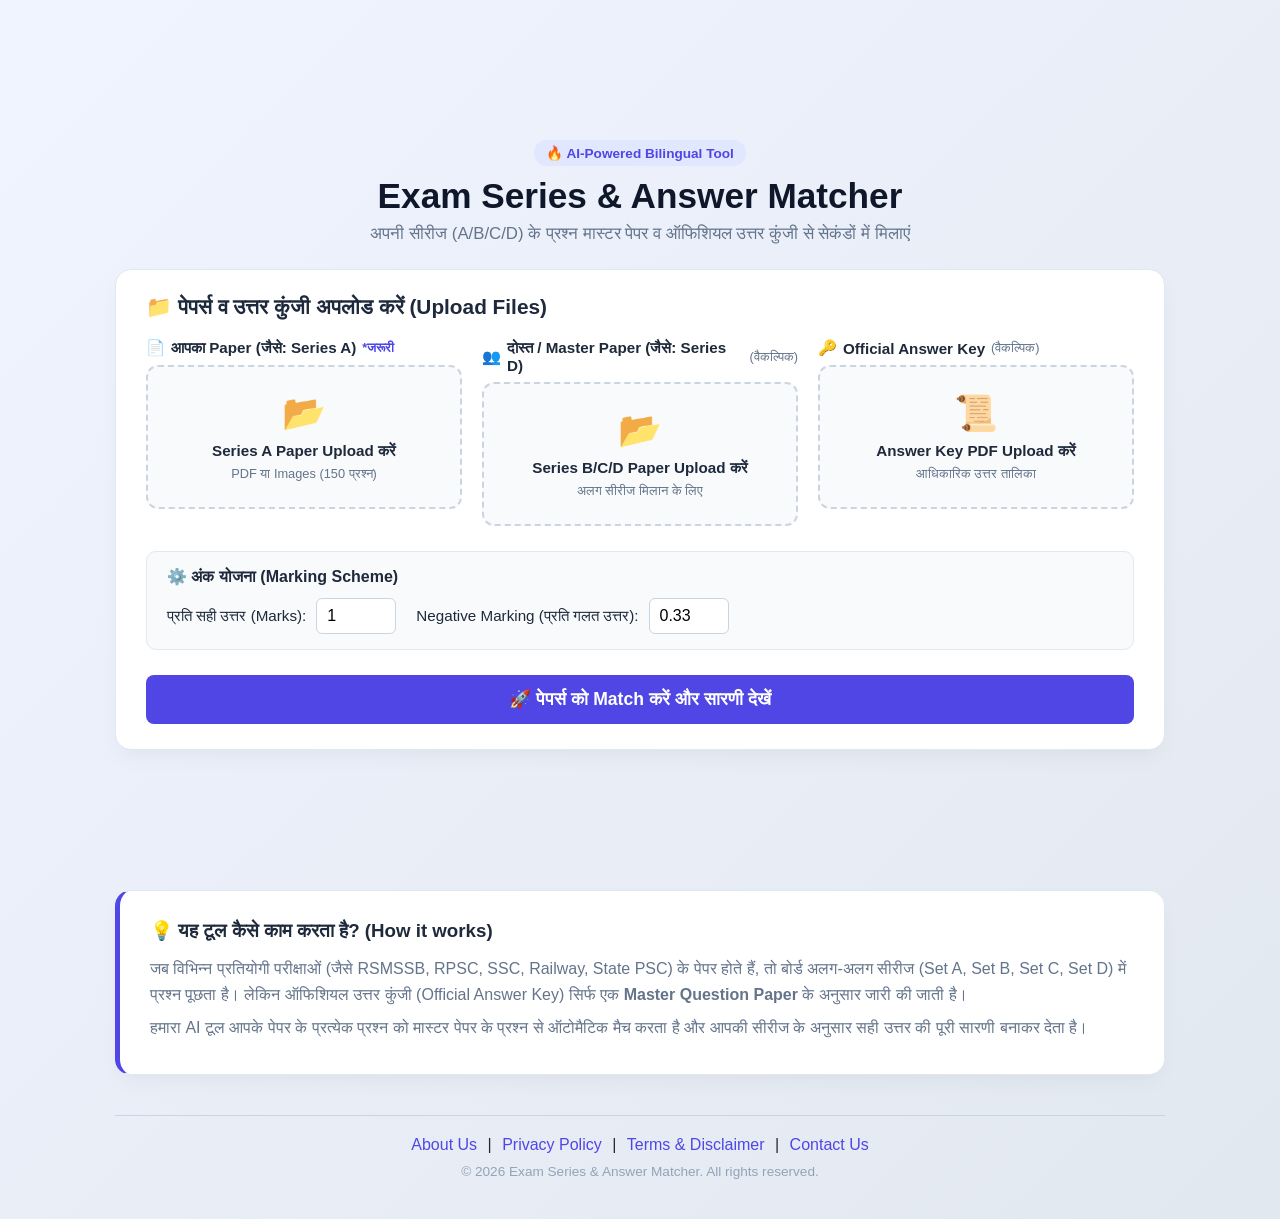
==== commit fba03815: "Update index.html" ====
--- a/index.html
+++ b/index.html
@@ -11,22 +11,30 @@
   <meta name="author" content="Exam Series Matcher" />
   <meta name="robots" content="index, follow" />
   
-  <!-- Open Graph for Social Media Sharing (WhatsApp, Facebook) -->
+  <!-- Open Graph for Social Media Sharing -->
   <meta property="og:title" content="Exam Series & Answer Key Matcher" />
   <meta property="og:description" content="Match different series (A, B, C, D) exam question papers and check marks automatically with AI." />
   <meta property="og:type" content="website" />
 
-  <link rel="stylesheet" href="style.css?v=4" />
+  <link rel="stylesheet" href="style.css?v=5" />
   <link rel="preconnect" href="https://fonts.googleapis.com">
   <link rel="preconnect" href="https://fonts.gstatic.com" crossorigin>
   <link href="https://fonts.googleapis.com/css2?family=Inter:wght@400;500;600;700&family=Noto+Sans+Devanagari:wght@400;600;700&display=swap" rel="stylesheet">
 </head>
 <body>
 
-  <!-- Top Ad Banner (Adsterra Native Ad) -->
-  <div class="ad-container top-ad">
-    <script async="async" data-cfasync="false" src="https://pl31380733.profitableratecpmnetwork.com/6cc59ef087951f528be1c47a3ea89db9/invoke.js"></script>
-    <div id="container-6cc59ef087951f528be1c47a3ea89db9"></div>
+  <!-- Top Ad Banner (Clean 728x90 Adsterra Banner) -->
+  <div class="ad-container top-ad" style="margin: 15px auto; text-align: center; overflow: hidden; min-height: 90px;">
+    <script>
+      atOptions = {
+        'key' : '75018b99b29f973e27756ef54366fec4',
+        'format' : 'iframe',
+        'height' : 90,
+        'width' : 728,
+        'params' : {}
+      };
+    </script>
+    <script src="https://www.highrevenueformat.com/75018b99b29f973e27756ef54366fec4/invoke.js"></script>
   </div>
 
   <div class="container">
@@ -175,9 +183,18 @@
       </div>
     </section>
 
-    <!-- Bottom Ad (Adsterra Native Ad) -->
-    <div class="ad-container bottom-ad" style="margin-top: 25px;">
-      <div id="container-6cc59ef087951f528be1c47a3ea89db9-bottom"></div>
+    <!-- Bottom Clean Ad -->
+    <div class="ad-container bottom-ad" style="margin: 25px auto; text-align: center; overflow: hidden; min-height: 90px;">
+      <script>
+        atOptions = {
+          'key' : '75018b99b29f973e27756ef54366fec4',
+          'format' : 'iframe',
+          'height' : 90,
+          'width' : 728,
+          'params' : {}
+        };
+      </script>
+      <script src="https://www.highrevenueformat.com/75018b99b29f973e27756ef54366fec4/invoke.js"></script>
     </div>
 
     <!-- Informational SEO Content Section -->
@@ -233,7 +250,7 @@
     </div>
   </div>
 
-  <script src="app.js?v=4"></script>
+  <script src="app.js?v=5"></script>
   <script>
     function openModal(id) { document.getElementById(id).style.display = 'block'; }
     function closeModal(id) { document.getElementById(id).style.display = 'none'; }
